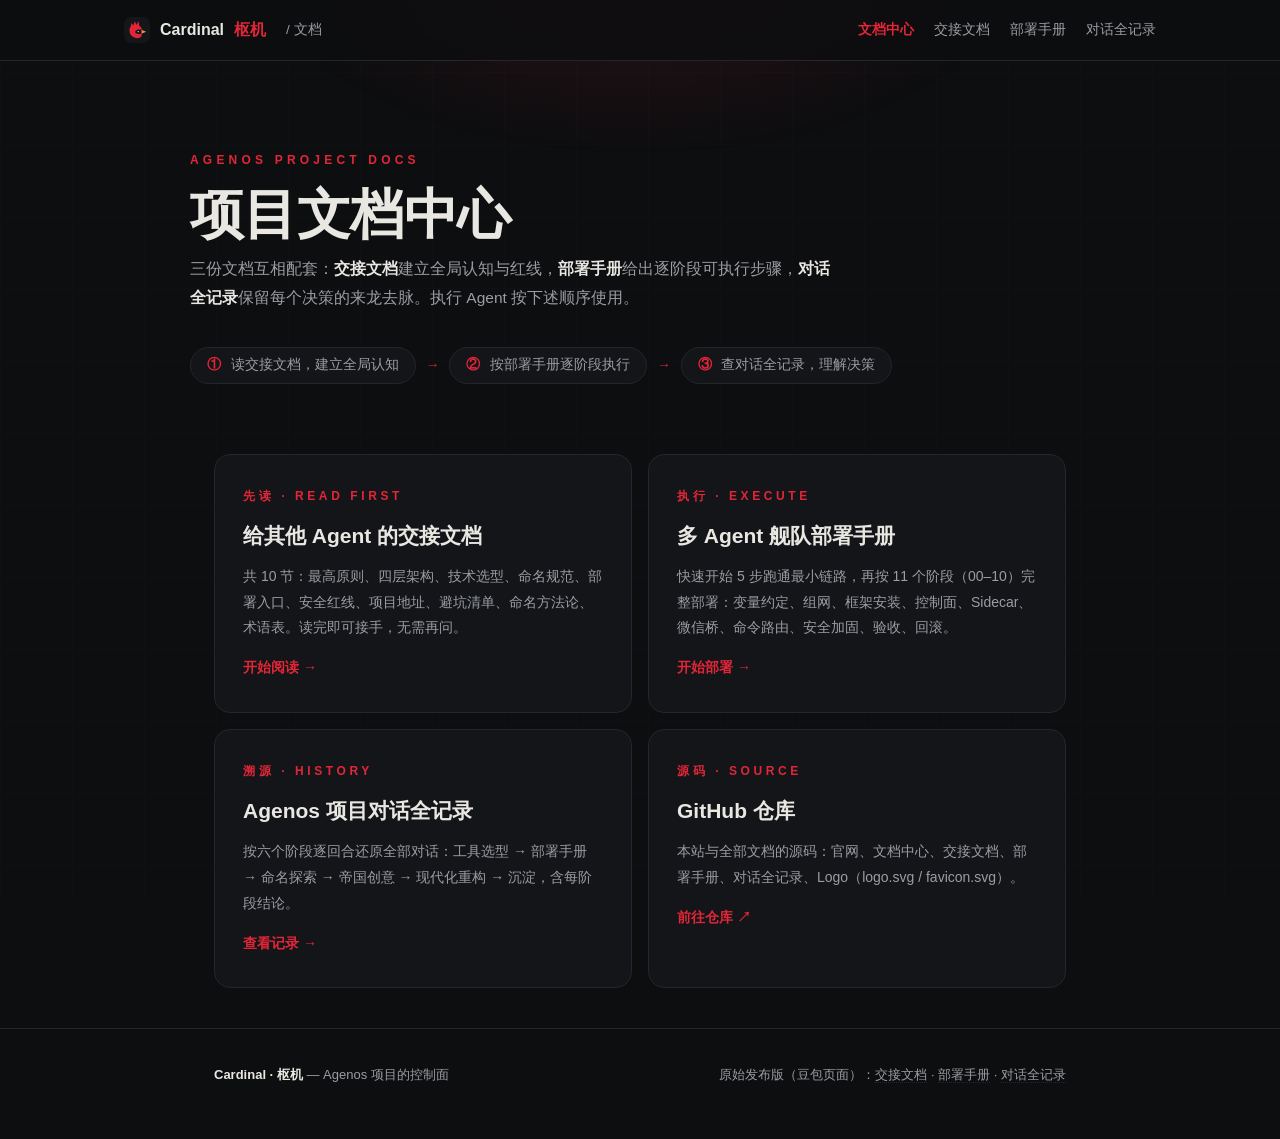
==== docs/index.html @ c0932cd5 "docs: migrate Agenos docs suite into /docs with Cardinal design - docs/index.html  hub with reading " ====
<!doctype html>
<html lang="zh-CN">
<head>
<meta charset="utf-8">
<meta name="viewport" content="width=device-width, initial-scale=1">
<title>项目文档 — Cardinal · 枢机</title>
<meta name="description" content="Agenos / Cardinal 项目文档中心：交接文档、部署手册、对话全记录。先建立全局认知与红线，再按阶段执行，需要来龙去脉时查全记录。">
<link rel="icon" type="image/svg+xml" href="../favicon.svg">
<link rel="stylesheet" href="docs.css">
</head>
<body>

<nav class="nav">
  <div class="bar">
    <a class="brand" href="../index.html"><img src="../favicon.svg" alt="">Cardinal<span class="zh">枢机</span></a>
    <span class="crumb">/ 文档</span>
    <span class="sp"></span>
    <a class="item on" href="index.html">文档中心</a>
    <a class="item" href="handover.html">交接文档</a>
    <a class="item" href="runbook.html">部署手册</a>
    <a class="item" href="record.html">对话全记录</a>
  </div>
</nav>

<header class="hero wrap">
  <p class="kicker">Agenos Project Docs</p>
  <h1>项目文档中心</h1>
  <p class="sub">三份文档互相配套：<b>交接文档</b>建立全局认知与红线，<b>部署手册</b>给出逐阶段可执行步骤，<b>对话全记录</b>保留每个决策的来龙去脉。执行 Agent 按下述顺序使用。</p>
  <div class="order">
    <span class="step"><b>①</b> 读交接文档，建立全局认知</span><span class="arr">→</span>
    <span class="step"><b>②</b> 按部署手册逐阶段执行</span><span class="arr">→</span>
    <span class="step"><b>③</b> 查对话全记录，理解决策</span>
  </div>
</header>

<main class="wrap">
  <div class="dgrid">
    <a class="dcard" href="handover.html">
      <p class="no">先读 · READ FIRST</p>
      <h3>给其他 Agent 的交接文档</h3>
      <p>共 10 节：最高原则、四层架构、技术选型、命名规范、部署入口、安全红线、项目地址、避坑清单、命名方法论、术语表。读完即可接手，无需再问。</p>
      <span class="go">开始阅读 →</span>
    </a>
    <a class="dcard" href="runbook.html">
      <p class="no">执行 · EXECUTE</p>
      <h3>多 Agent 舰队部署手册</h3>
      <p>快速开始 5 步跑通最小链路，再按 11 个阶段（00–10）完整部署：变量约定、组网、框架安装、控制面、Sidecar、微信桥、命令路由、安全加固、验收、回滚。</p>
      <span class="go">开始部署 →</span>
    </a>
    <a class="dcard" href="record.html">
      <p class="no">溯源 · HISTORY</p>
      <h3>Agenos 项目对话全记录</h3>
      <p>按六个阶段逐回合还原全部对话：工具选型 → 部署手册 → 命名探索 → 帝国创意 → 现代化重构 → 沉淀，含每阶段结论。</p>
      <span class="go">查看记录 →</span>
    </a>
    <a class="dcard" href="https://github.com/bit-cook/Cardinal" target="_blank" rel="noopener">
      <p class="no">源码 · SOURCE</p>
      <h3>GitHub 仓库</h3>
      <p>本站与全部文档的源码：官网、文档中心、交接文档、部署手册、对话全记录、Logo（logo.svg / favicon.svg）。</p>
      <span class="go">前往仓库 ↗</span>
    </a>
  </div>
</main>

<footer>
  <div class="wrap">
    <span><b style="color:var(--text)">Cardinal · 枢机</b> — Agenos 项目的控制面</span>
    <span>原始发布版（豆包页面）：<a href="https://4m9692y3g6zdz.doubao.link/app/app_17hb8aveamv" target="_blank" rel="noopener">交接文档</a> · <a href="https://4m9692y3g6zdz.doubao.link/app/app_17hb39p9gdc" target="_blank" rel="noopener">部署手册</a> · <a href="https://4m9692y3g6zdz.doubao.link/app/app_17hb8avchb0" target="_blank" rel="noopener">对话全记录</a></span>
  </div>
</footer>

</body>
</html>
---- docs/docs.css ----
/* Cardinal docs — shared styles (与主站同设计语言) */
:root{
  --bg:#0D0E10; --bg2:#131518; --bg3:#0A0B0C; --line:#23262B;
  --text:#E9E7E2; --muted:#9A9DA3;
  --red:#E22638; --red-soft:rgba(226,38,56,.08); --amber:#E8913A;
}
*{box-sizing:border-box;margin:0;padding:0}
html{scroll-behavior:smooth}
body{
  background:var(--bg);color:var(--text);
  font-family:-apple-system,"Segoe UI","PingFang SC","Microsoft YaHei",sans-serif;
  line-height:1.85;font-size:15.5px;-webkit-font-smoothing:antialiased;
}
body::before{
  content:"";position:fixed;inset:0;z-index:-2;
  background-image:linear-gradient(var(--line) 1px,transparent 1px),linear-gradient(90deg,var(--line) 1px,transparent 1px);
  background-size:72px 72px;opacity:.12;
}
body::after{
  content:"";position:fixed;left:50%;top:-320px;transform:translateX(-50%);
  width:1100px;height:560px;z-index:-1;border-radius:50%;
  background:radial-gradient(closest-side,rgba(226,38,56,.13),transparent 70%);
  pointer-events:none;
}
a{color:inherit;text-decoration:none}
.wrap{max-width:900px;margin:0 auto;padding:0 24px}
.serif{font-family:Georgia,"Times New Roman",serif;font-style:italic}

/* nav */
.nav{position:sticky;top:0;z-index:10;backdrop-filter:blur(10px);background:rgba(13,14,16,.82);border-bottom:1px solid var(--line)}
.nav .bar{max-width:1080px;margin:0 auto;padding:0 24px;height:60px;display:flex;align-items:center;gap:20px}
.brand{display:flex;align-items:center;gap:10px;font-weight:800;font-size:16px}
.brand img{width:26px;height:26px;border-radius:7px}
.brand .zh{color:var(--red)}
.crumb{color:var(--muted);font-size:13.5px}
.crumb b{color:var(--text);font-weight:600}
.nav .sp{flex:1}
.nav a.item{color:var(--muted);font-size:13.5px;transition:color .2s;white-space:nowrap}
.nav a.item:hover{color:var(--text)}
.nav a.item.on{color:var(--red);font-weight:700}

/* hero */
.hero{padding:78px 0 30px}
.kicker{color:var(--red);font-size:12px;letter-spacing:.35em;text-transform:uppercase;font-weight:800}
.hero h1{font-size:clamp(34px,6vw,54px);font-weight:900;letter-spacing:-.01em;margin:12px 0 8px;line-height:1.15}
.hero .sub{color:var(--muted);max-width:640px;margin-top:10px}
.hero .sub b{color:var(--text)}

/* toc chips */
.toc{display:flex;flex-wrap:wrap;gap:8px;margin:30px 0 8px}
.toc a{font-size:12.5px;color:var(--muted);border:1px solid var(--line);border-radius:999px;padding:4px 14px;transition:.2s}
.toc a:hover{border-color:var(--red);color:var(--red)}

/* sections */
section{padding:52px 0 8px}
.phno{color:var(--red);font-size:12.5px;letter-spacing:.3em;font-weight:800;text-transform:uppercase}
section h2{font-size:27px;font-weight:800;margin:8px 0 18px;letter-spacing:.02em}
section h3{font-size:18px;font-weight:700;margin:30px 0 12px}
section h3 .idx{color:var(--red);margin-right:8px;font-family:Consolas,monospace;font-weight:700}
p{margin:10px 0}
p b{color:var(--text)}
.dim{color:var(--muted)}
ul.list{margin:12px 0 12px 2px;list-style:none}
ul.list li{padding:5px 0 5px 26px;position:relative}
ul.list li::before{content:"—";position:absolute;left:0;color:var(--red);font-weight:800}
ol.steps{margin:12px 0 12px 2px;list-style:none;counter-reset:st}
ol.steps li{counter-increment:st;padding:7px 0 7px 40px;position:relative}
ol.steps li::before{content:counter(st,decimal-leading-zero);position:absolute;left:0;top:9px;color:var(--red);font-family:Consolas,monospace;font-weight:700;font-size:13px}

/* tables */
.tw{overflow-x:auto;margin:16px 0;border:1px solid var(--line);border-radius:12px}
table{width:100%;border-collapse:collapse;font-size:14px;min-width:560px}
th{font-size:11.5px;letter-spacing:.18em;text-transform:uppercase;color:var(--muted);text-align:left;padding:12px 16px;border-bottom:1px solid var(--line);background:var(--bg2)}
td{padding:11px 16px;border-bottom:1px solid var(--line);vertical-align:top}
tr:last-child td{border-bottom:none}
td b{color:var(--text)}
td .mono,.mono{font-family:Consolas,"Courier New",monospace;font-size:.92em;color:var(--amber)}

/* code */
.code{margin:16px 0;background:var(--bg3);border:1px solid var(--line);border-radius:12px;overflow:hidden}
.code>header{display:flex;justify-content:space-between;align-items:center;padding:8px 16px;border-bottom:1px solid var(--line);background:var(--bg2)}
.code>header .lang{font-size:11.5px;letter-spacing:.22em;color:var(--muted);text-transform:uppercase;font-weight:700}
.code pre{padding:16px;overflow-x:auto;font-family:Consolas,"Courier New",monospace;font-size:13px;line-height:1.65;color:#D8DEE6}
.copybtn{border:1px solid var(--line);background:transparent;color:var(--muted);border-radius:6px;padding:2px 12px;font-size:12px;cursor:pointer;transition:.2s}
.copybtn:hover{border-color:var(--red);color:var(--red)}
.copybtn.ok{border-color:#2E9E5B;color:#2E9E5B}
code.ic{font-family:Consolas,monospace;font-size:.9em;background:var(--bg3);border:1px solid var(--line);border-radius:6px;padding:1px 7px;color:var(--amber)}

/* callouts */
.concl{border-left:3px solid var(--red);background:var(--red-soft);border-radius:0 12px 12px 0;padding:14px 20px;margin:26px 0}
.concl .lab{color:var(--red);font-size:12px;letter-spacing:.3em;font-weight:800;text-transform:uppercase}
.concl p{margin:6px 0 0;color:var(--text)}
.note{border-left:3px solid var(--amber);background:rgba(232,145,58,.07);border-radius:0 12px 12px 0;padding:14px 20px;margin:18px 0}
.note .lab{color:var(--amber);font-size:12px;letter-spacing:.3em;font-weight:800}
.note p{margin:6px 0 0;color:var(--muted)}
.note p b{color:var(--text)}

/* dialog */
.msg{margin:22px 0}
.who{font-size:12px;letter-spacing:.28em;font-weight:800;margin-bottom:6px}
.who.user{color:var(--amber)}
.who.bot{color:var(--red)}
.bubble{background:var(--bg2);border:1px solid var(--line);border-radius:12px;padding:14px 18px}
.msg.user .bubble{border-color:rgba(232,145,58,.35)}
.bubble p{margin:0}
.bubble p+p{margin-top:8px}
.bubble ul{margin:6px 0 0 2px;list-style:none}
.bubble ul li{padding:3px 0 3px 22px;position:relative}
.bubble ul li::before{content:"·";position:absolute;left:6px;color:var(--red);font-weight:900}

/* pager */
.pager{display:flex;gap:14px;margin:64px 0 20px;flex-wrap:wrap}
.pager a{flex:1;min-width:220px;border:1px solid var(--line);border-radius:12px;padding:16px 20px;background:var(--bg2);transition:.2s}
.pager a:hover{border-color:var(--red);transform:translateY(-2px)}
.pager .dir{font-size:11px;letter-spacing:.25em;color:var(--muted);text-transform:uppercase}
.pager .ttl{font-weight:800;margin-top:4px}
.pager a.next{text-align:right}

footer{border-top:1px solid var(--line);padding:34px 0 52px;color:var(--muted);font-size:13px;margin-top:40px}
footer .wrap{display:flex;justify-content:space-between;gap:14px;flex-wrap:wrap}
footer a{color:var(--muted);border-bottom:1px dotted var(--line)}
footer a:hover{color:var(--red);border-color:var(--red)}

/* hub cards */
.dgrid{display:grid;grid-template-columns:1fr 1fr;gap:16px;margin:40px 0 10px}
.dcard{border:1px solid var(--line);border-radius:16px;background:var(--bg2);padding:30px 28px;transition:.22s;display:block}
.dcard:hover{border-color:var(--red);transform:translateY(-3px)}
.dcard .no{font-size:12px;color:var(--red);letter-spacing:.3em;font-weight:800}
.dcard h3{font-size:21px;margin:10px 0 8px;font-weight:800}
.dcard p{color:var(--muted);font-size:14px;margin:0}
.dcard .go{display:inline-block;margin-top:14px;color:var(--red);font-weight:700;font-size:14px}
.order{display:flex;align-items:center;gap:10px;margin:34px 0 0;color:var(--muted);font-size:13.5px;flex-wrap:wrap}
.order .step{border:1px solid var(--line);border-radius:999px;padding:5px 16px;background:var(--bg2)}
.order .step b{color:var(--red);margin-right:6px}
.order .arr{color:var(--red);font-weight:900}

@media (max-width:760px){
  .dgrid{grid-template-columns:1fr}
  .crumb{display:none}
  section h2{font-size:23px}
}
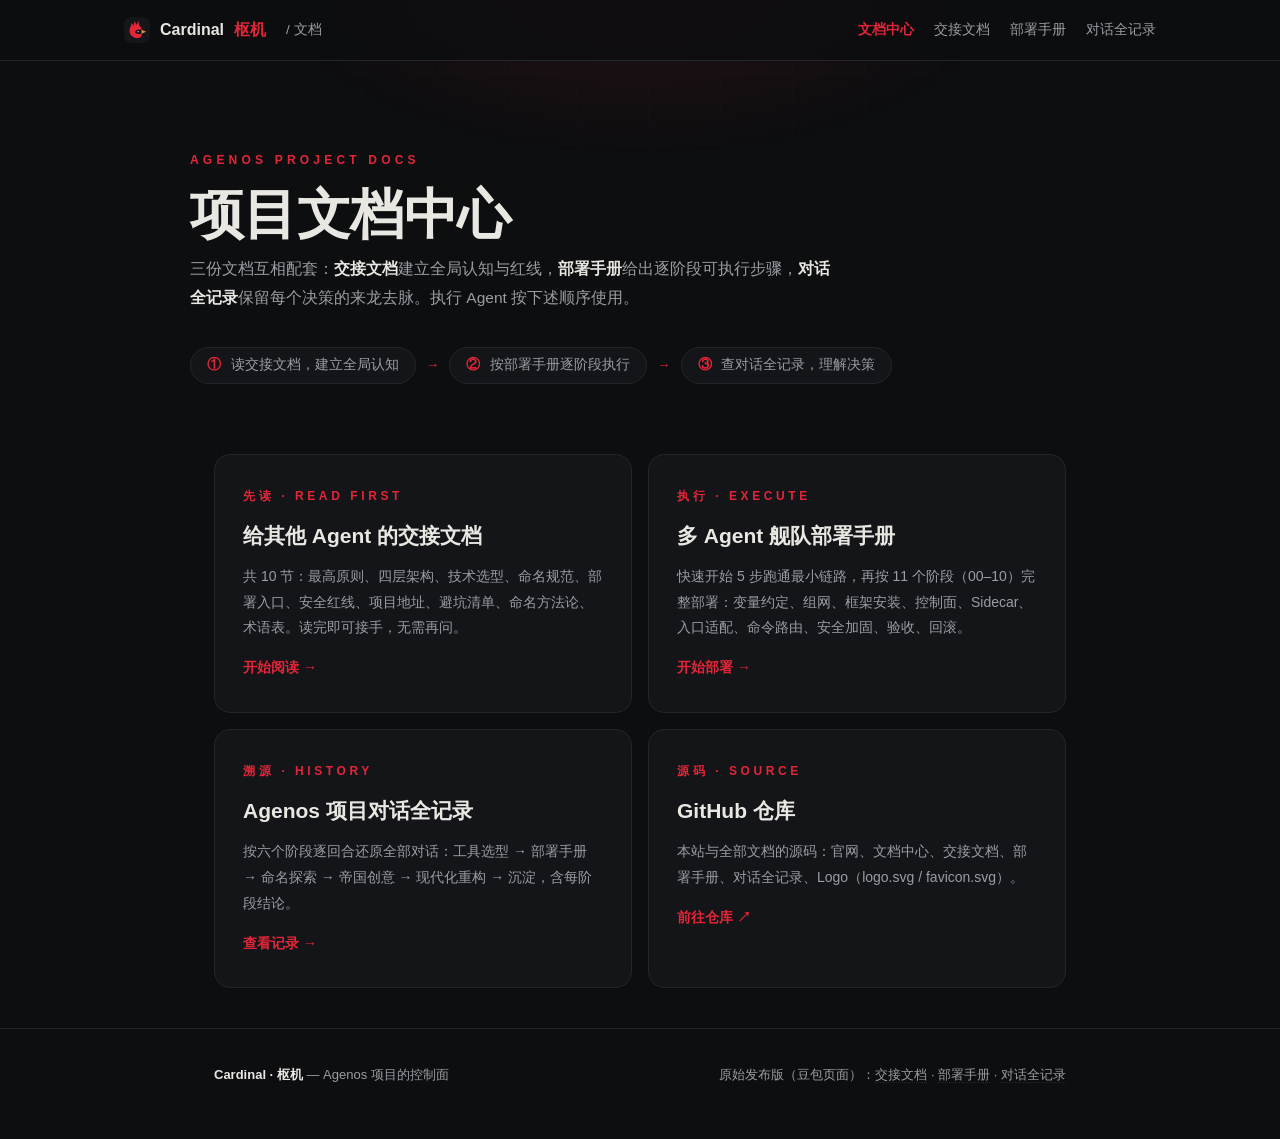
==== commit 8b3dd736: "docs: 入口架构更新——微信主线改 OpenClaw ClawBot（iLink）+ cardinal-bridge 插件，新增 Telegram 入口 - 阶段 06 重写：OpenClaw 官" ====
--- a/docs/index.html
+++ b/docs/index.html
@@ -44,7 +44,7 @@
     <a class="dcard" href="runbook.html">
       <p class="no">执行 · EXECUTE</p>
       <h3>多 Agent 舰队部署手册</h3>
-      <p>快速开始 5 步跑通最小链路，再按 11 个阶段（00–10）完整部署：变量约定、组网、框架安装、控制面、Sidecar、微信桥、命令路由、安全加固、验收、回滚。</p>
+      <p>快速开始 5 步跑通最小链路，再按 11 个阶段（00–10）完整部署：变量约定、组网、框架安装、控制面、Sidecar、入口适配、命令路由、安全加固、验收、回滚。</p>
       <span class="go">开始部署 →</span>
     </a>
     <a class="dcard" href="record.html">
@@ -53,7 +53,7 @@
       <p>按六个阶段逐回合还原全部对话：工具选型 → 部署手册 → 命名探索 → 帝国创意 → 现代化重构 → 沉淀，含每阶段结论。</p>
       <span class="go">查看记录 →</span>
     </a>
-    <a class="dcard" href="https://github.com/bit-cook/Cardinal" target="_blank" rel="noopener">
+    <a class="dcard" href="https://github.com/bit-cook/cardinal-plan" target="_blank" rel="noopener">
       <p class="no">源码 · SOURCE</p>
       <h3>GitHub 仓库</h3>
       <p>本站与全部文档的源码：官网、文档中心、交接文档、部署手册、对话全记录、Logo（logo.svg / favicon.svg）。</p>
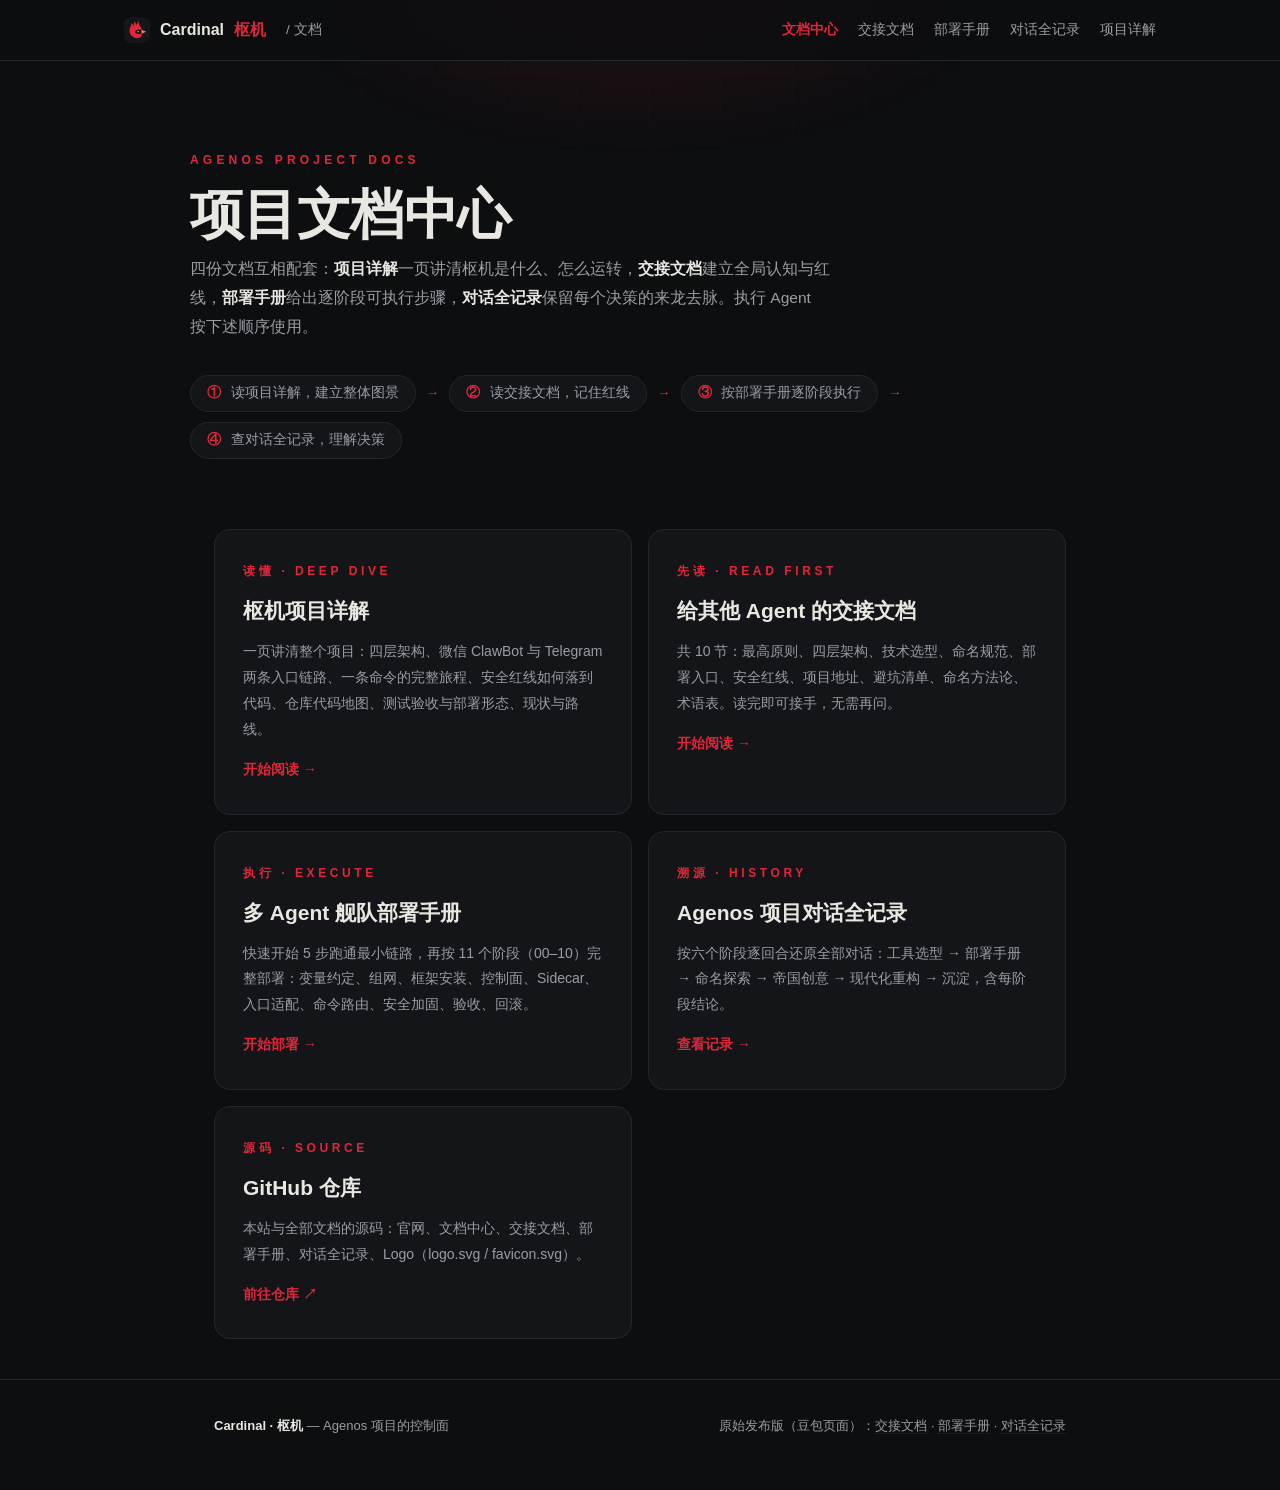
==== commit 06e4b87d: "docs: 新增《枢机项目详解》页并接入全站导航\n\n- docs/explained.html：11 节——定位、问题、四层架构流程图、微信 ClawBot / Telegram / 企微三条入口" ====
--- a/docs/index.html
+++ b/docs/index.html
@@ -19,22 +19,30 @@
     <a class="item" href="handover.html">交接文档</a>
     <a class="item" href="runbook.html">部署手册</a>
     <a class="item" href="record.html">对话全记录</a>
+    <a class="item" href="explained.html">项目详解</a>
   </div>
 </nav>
 
 <header class="hero wrap">
   <p class="kicker">Agenos Project Docs</p>
   <h1>项目文档中心</h1>
-  <p class="sub">三份文档互相配套：<b>交接文档</b>建立全局认知与红线，<b>部署手册</b>给出逐阶段可执行步骤，<b>对话全记录</b>保留每个决策的来龙去脉。执行 Agent 按下述顺序使用。</p>
+  <p class="sub">四份文档互相配套：<b>项目详解</b>一页讲清枢机是什么、怎么运转，<b>交接文档</b>建立全局认知与红线，<b>部署手册</b>给出逐阶段可执行步骤，<b>对话全记录</b>保留每个决策的来龙去脉。执行 Agent 按下述顺序使用。</p>
   <div class="order">
-    <span class="step"><b>①</b> 读交接文档，建立全局认知</span><span class="arr">→</span>
-    <span class="step"><b>②</b> 按部署手册逐阶段执行</span><span class="arr">→</span>
-    <span class="step"><b>③</b> 查对话全记录，理解决策</span>
+    <span class="step"><b>①</b> 读项目详解，建立整体图景</span><span class="arr">→</span>
+    <span class="step"><b>②</b> 读交接文档，记住红线</span><span class="arr">→</span>
+    <span class="step"><b>③</b> 按部署手册逐阶段执行</span><span class="arr">→</span>
+    <span class="step"><b>④</b> 查对话全记录，理解决策</span>
   </div>
 </header>
 
 <main class="wrap">
   <div class="dgrid">
+    <a class="dcard" href="explained.html">
+      <p class="no">读懂 · DEEP DIVE</p>
+      <h3>枢机项目详解</h3>
+      <p>一页讲清整个项目：四层架构、微信 ClawBot 与 Telegram 两条入口链路、一条命令的完整旅程、安全红线如何落到代码、仓库代码地图、测试验收与部署形态、现状与路线。</p>
+      <span class="go">开始阅读 →</span>
+    </a>
     <a class="dcard" href="handover.html">
       <p class="no">先读 · READ FIRST</p>
       <h3>给其他 Agent 的交接文档</h3>
